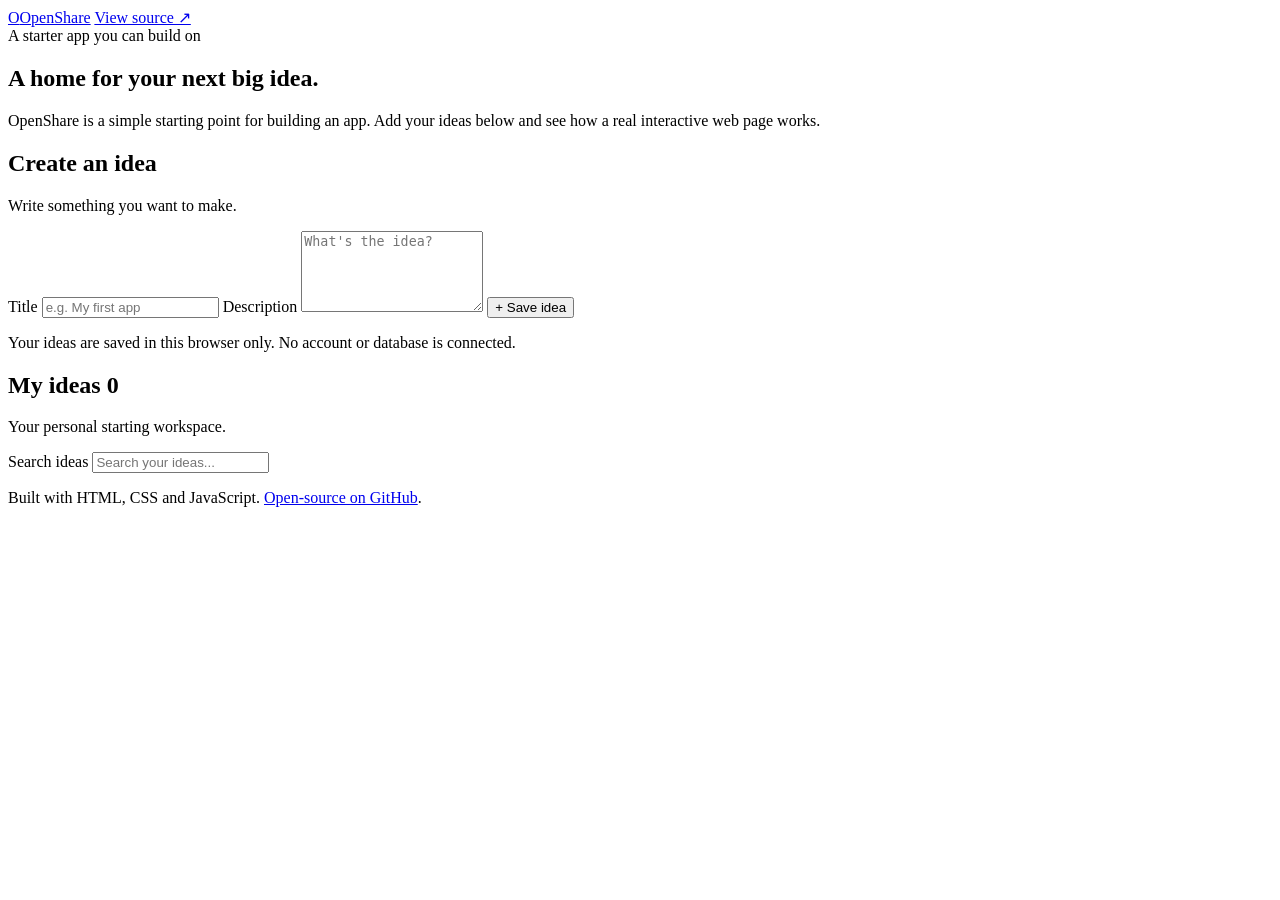
==== index.html @ 8475e33e "Initialize OpenShare app landing page" ====
<!doctype html>
<html lang="en">
<head>
  <meta charset="UTF-8" />
  <meta name="viewport" content="width=device-width, initial-scale=1" />
  <meta name="theme-color" content="#f7f9fc" />
  <meta name="description" content="OpenShare: a simple, open-source web app starter." />
  <title>OpenShare | Your ideas, organized</title>
  <link rel="stylesheet" href="./styles.css" />
  <script src="./app.js" defer></script>
</head>
<body>
  <div class="app-shell">
    <header class="site-header">
      <a class="brand" href="./" aria-label="OpenShare home"><span class="brand-mark">O</span><span>OpenShare</span></a>
      <a class="github-link" href="https://github.com/bibhatsukuiri/openshare" target="_blank" rel="noopener noreferrer">View source ↗</a>
    </header>

    <main>
      <section class="hero" aria-labelledby="welcome">
        <span class="eyebrow">A starter app you can build on</span>
        <h1 id="welcome">A home for your <span>next big idea.</span></h1>
        <p>OpenShare is a simple starting point for building an app. Add your ideas below and see how a real interactive web page works.</p>
      </section>

      <div class="layout">
        <section class="panel compose" aria-labelledby="create-heading">
          <h2 id="create-heading">Create an idea</h2>
          <p class="muted">Write something you want to make.</p>
          <form id="idea-form">
            <label for="idea-title">Title</label>
            <input id="idea-title" name="title" type="text" maxlength="80" placeholder="e.g. My first app" required />
            <label for="idea-description">Description</label>
            <textarea id="idea-description" name="description" rows="5" maxlength="500" placeholder="What's the idea?"></textarea>
            <button type="submit" class="primary-button">+ Save idea</button>
          </form>
          <p class="storage-note">Your ideas are saved in this browser only. No account or database is connected.</p>
        </section>

        <section class="panel ideas" aria-labelledby="ideas-heading">
          <div class="section-top">
            <div><h2 id="ideas-heading">My ideas <span id="idea-count" class="count">0</span></h2><p class="muted">Your personal starting workspace.</p></div>
          </div>
          <label class="sr-only" for="search">Search ideas</label>
          <input id="search" type="search" placeholder="Search your ideas..." autocomplete="off" />
          <div id="idea-list" class="idea-list" aria-live="polite"></div>
          <div id="empty-state" class="empty-state" hidden>
            <span class="empty-icon" aria-hidden="true">✦</span>
            <h3>Nothing here yet</h3>
            <p>Add your first idea using the form. It will appear here.</p>
          </div>
          <p id="status" class="sr-only" role="status" aria-live="polite"></p>
        </section>
      </div>
    </main>
    <footer>Built with HTML, CSS and JavaScript. <a href="https://github.com/bibhatsukuiri/openshare">Open-source on GitHub</a>.</footer>
  </div>
</body>
</html>
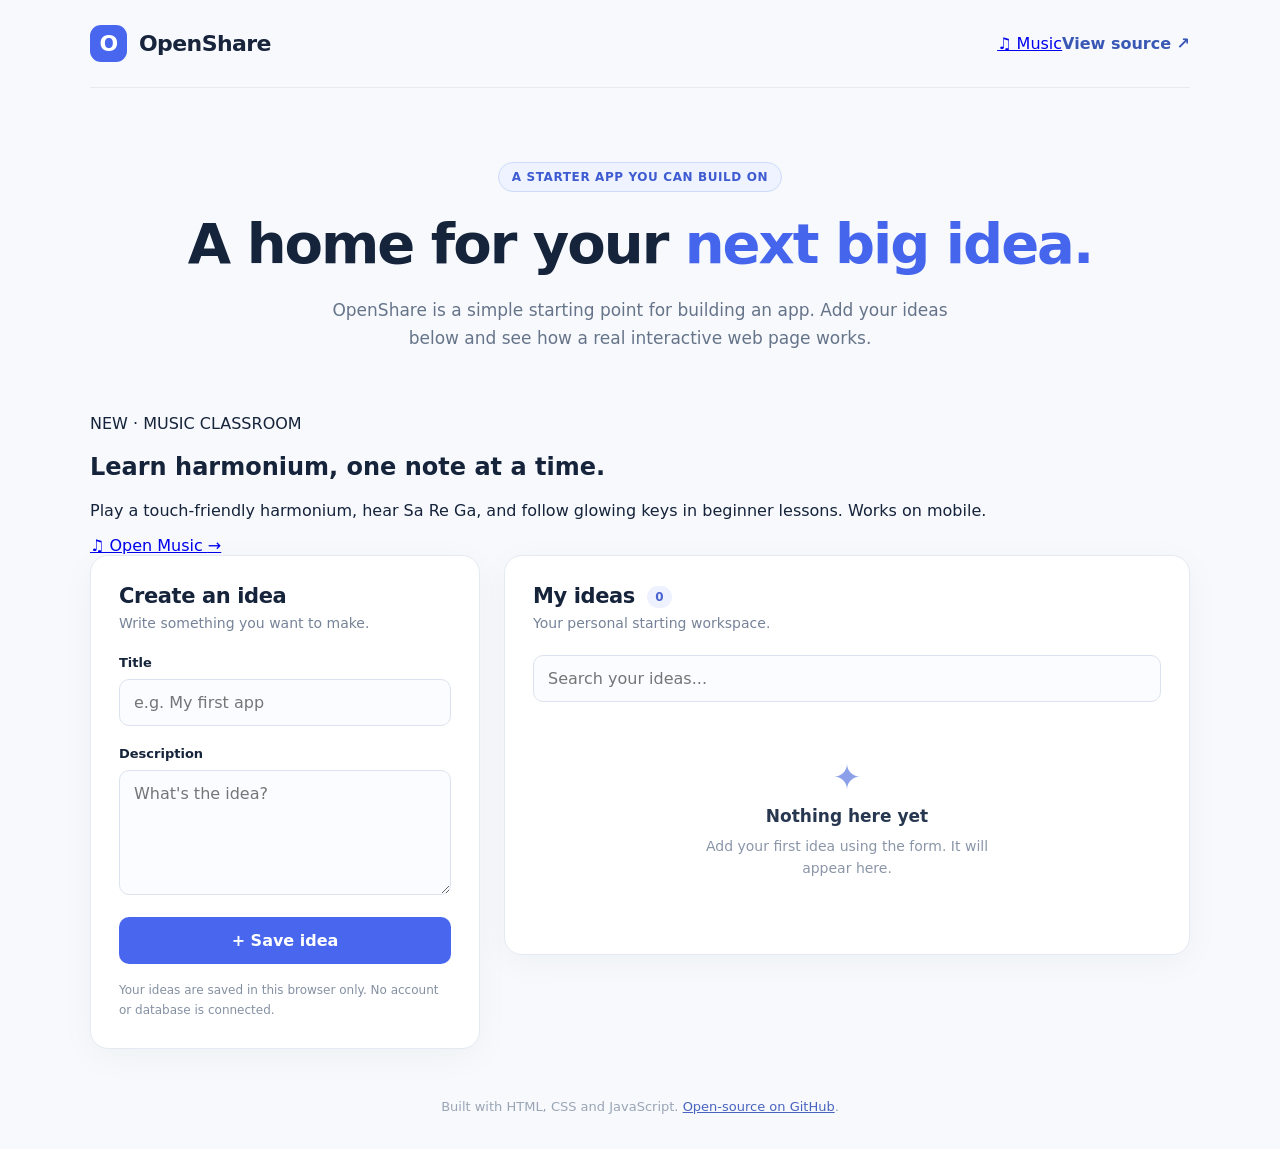
==== commit cc0d1156: "Add Music navigation and harmonium classroom to OpenShare home" ====
--- a/index.html
+++ b/index.html
@@ -13,7 +13,7 @@
   <div class="app-shell">
     <header class="site-header">
       <a class="brand" href="./" aria-label="OpenShare home"><span class="brand-mark">O</span><span>OpenShare</span></a>
-      <a class="github-link" href="https://github.com/bibhatsukuiri/openshare" target="_blank" rel="noopener noreferrer">View source ↗</a>
+      <nav class="header-actions" aria-label="Explore OpenShare"><a class="music-nav-link" href="./music.html">♫ Music</a><a class="github-link" href="https://github.com/bibhatsukuiri/openshare" target="_blank" rel="noopener noreferrer">View source ↗</a></nav>
     </header>
 
     <main>
@@ -21,6 +21,15 @@
         <span class="eyebrow">A starter app you can build on</span>
         <h1 id="welcome">A home for your <span>next big idea.</span></h1>
         <p>OpenShare is a simple starting point for building an app. Add your ideas below and see how a real interactive web page works.</p>
+      </section>
+
+      <section class="music-feature" aria-labelledby="music-feature-title">
+        <div class="music-feature-copy">
+          <span class="music-feature-kicker">NEW · MUSIC CLASSROOM</span>
+          <h2 id="music-feature-title">Learn harmonium, one note at a time.</h2>
+          <p>Play a touch-friendly harmonium, hear Sa Re Ga, and follow glowing keys in beginner lessons. Works on mobile.</p>
+        </div>
+        <a class="music-feature-button" href="./music.html">♫ Open Music <span aria-hidden="true">→</span></a>
       </section>
 
       <div class="layout">
--- a/styles.css
+++ b/styles.css
@@ -0,0 +1 @@
+:root{font-family:Inter,ui-sans-serif,system-ui,-apple-system,"Segoe UI",Arial,sans-serif;color:#15233b;background:#f7f9fc;font-synthesis:none}*{box-sizing:border-box}body{margin:0;min-height:100vh}.app-shell{max-width:1160px;padding:0 30px;margin:0 auto}.site-header{height:88px;display:flex;align-items:center;justify-content:space-between;border-bottom:1px solid #e6ebf2}.brand{display:flex;align-items:center;gap:12px;font-size:22px;font-weight:800;color:#17243c;text-decoration:none;letter-spacing:-.6px}.brand-mark{display:grid;place-items:center;width:37px;height:37px;border-radius:11px;background:#4867ee;color:#fff;font-weight:800}.github-link{font-weight:600;color:#3957b4;text-decoration:none}.github-link:hover,a:hover{text-decoration:underline}.hero{text-align:center;padding:74px 15px 62px}.eyebrow{display:inline-block;padding:7px 13px;border:1px solid #cddafa;border-radius:50px;background:#eef3ff;color:#3f5bd1;font-size:12px;font-weight:800;letter-spacing:.05em;text-transform:uppercase}.hero h1{font-size:clamp(32px,5vw,56px);line-height:1.14;letter-spacing:-2px;margin:20px 0}.hero h1 span{color:#4665ed}.hero p{font-size:17px;line-height:1.65;color:#66748a;max-width:650px;margin:auto}.layout{display:grid;grid-template-columns:minmax(280px,390px) minmax(0,1fr);gap:24px;align-items:start}.panel{background:#fff;border:1px solid #e5eaf2;border-radius:18px;box-shadow:0 8px 35px #1a2d500a;padding:28px}.panel h2{margin:0;font-size:21px;letter-spacing:-.4px}.muted{font-size:14px;color:#768398;margin:7px 0 24px}.compose form{display:flex;flex-direction:column}.compose label{font-size:13px;font-weight:700;margin:0 0 9px}.compose input,.compose textarea,.ideas input{width:100%;font:inherit;border:1px solid #dce3ee;background:#fbfcff;border-radius:10px;padding:13px 14px;outline:0;transition:border-color .2s,box-shadow .2s}.compose input:focus,.compose textarea:focus,.ideas input:focus{border-color:#5870ed;box-shadow:0 0 0 3px #e7ebff}.compose input{margin-bottom:20px}.compose textarea{resize:vertical;min-height:125px}.primary-button{margin-top:22px;background:#4867ee;color:white;border:0;border-radius:10px;padding:14px;cursor:pointer;font:inherit;font-weight:750}.primary-button:hover{background:#3855ce}.primary-button:focus-visible,.remove-button:focus-visible{outline:3px solid #a5b6ff;outline-offset:2px}.storage-note{font-size:12px;line-height:1.65;color:#8490a2;margin:17px 0 0}.section-top{display:flex;justify-content:space-between}.count{display:inline-grid;place-items:center;background:#eef2ff;color:#4a64cf;border-radius:50px;font-size:12px;min-width:25px;padding:4px 8px;vertical-align:middle;margin-left:5px}.ideas input{margin:0 0 20px}.idea-list{display:grid;gap:12px}.idea-card{border:1px solid #e7ecf4;border-radius:12px;padding:19px;background:#fff}.idea-card-header{display:flex;align-items:flex-start;justify-content:space-between;gap:16px}.idea-card h3{margin:0;font-size:16px;overflow-wrap:anywhere}.idea-card p{color:#65748a;font-size:14px;line-height:1.6;white-space:pre-wrap;overflow-wrap:anywhere;margin:10px 0 0}.idea-meta{font-size:12px!important;color:#99a4b4!important}.remove-button{color:#cc4c56;border:1px solid #f5cfd1;border-radius:8px;background:#fff5f5;font-size:12px;cursor:pointer;padding:7px 10px;white-space:nowrap}.remove-button:hover{background:#ffe9e9}.empty-state{text-align:center;padding:35px 15px 46px;color:#8a96a8}.empty-state[hidden]{display:none}.empty-icon{font-size:34px;color:#8ba0e8}.empty-state h3{font-size:17px;color:#273750;margin:9px 0}.empty-state p{font-size:14px;max-width:300px;line-height:1.6;margin:auto}footer{text-align:center;color:#9aa5b5;font-size:13px;padding:50px 0 35px}footer a{color:#4964c0}.sr-only{position:absolute;width:1px;height:1px;padding:0;margin:-1px;overflow:hidden;clip:rect(0,0,0,0);white-space:nowrap;border:0}@media(max-width:760px){.app-shell{padding:0 18px}.site-header{height:72px}.hero{padding:52px 0 45px}.hero h1{letter-spacing:-1.2px}.layout{grid-template-columns:1fr}.panel{padding:22px}footer{padding-top:36px}}
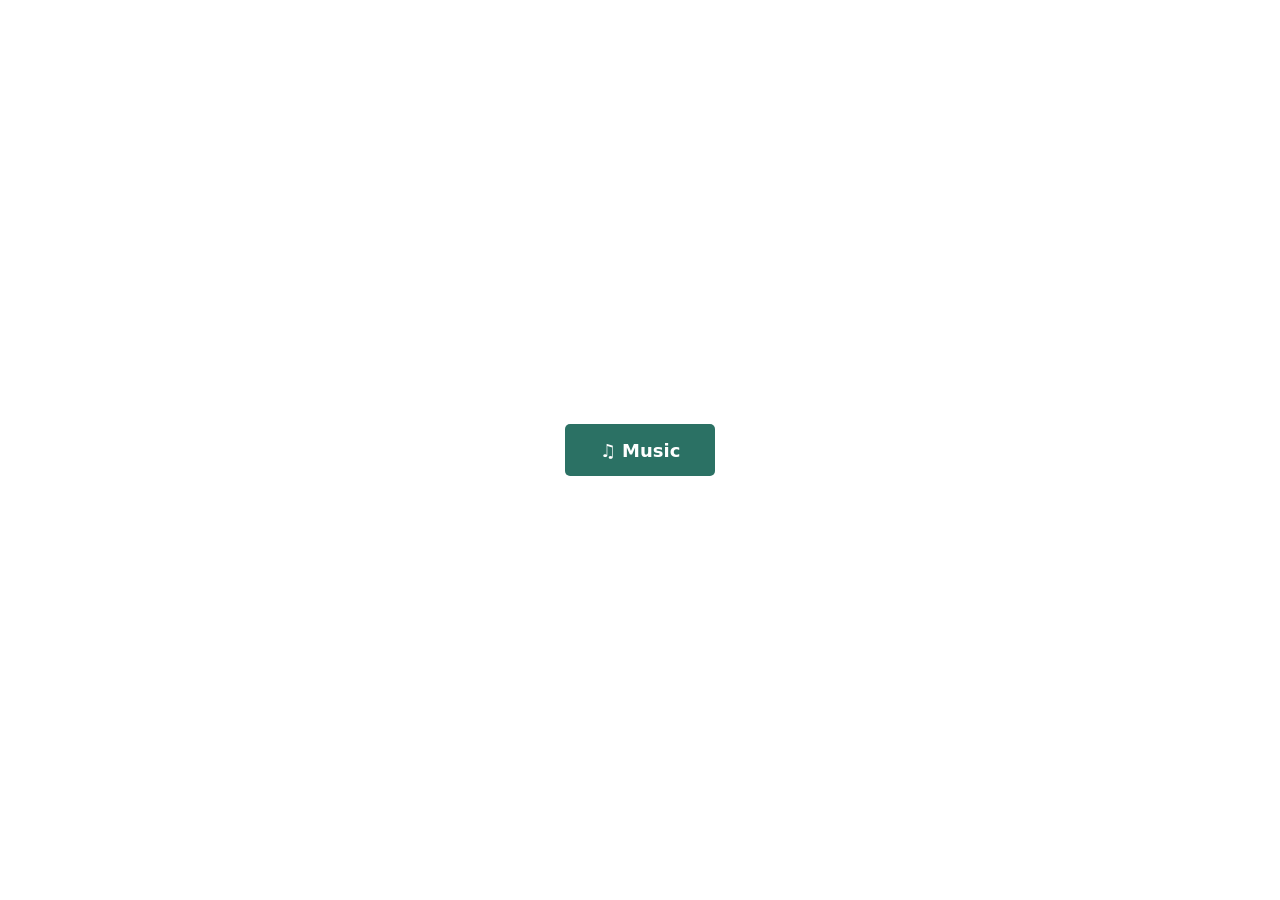
==== commit 3eecc85f: "Simplify home page to a single centered Music link" ====
--- a/index.html
+++ b/index.html
@@ -1,68 +1,43 @@
 <!doctype html>
 <html lang="en">
 <head>
-  <meta charset="UTF-8" />
-  <meta name="viewport" content="width=device-width, initial-scale=1" />
-  <meta name="theme-color" content="#f7f9fc" />
-  <meta name="description" content="OpenShare: a simple, open-source web app starter." />
-  <title>OpenShare | Your ideas, organized</title>
-  <link rel="stylesheet" href="./styles.css" />
-  <script src="./app.js" defer></script>
+  <meta charset="utf-8">
+  <meta name="viewport" content="width=device-width, initial-scale=1">
+  <meta name="theme-color" content="#ffffff">
+  <meta name="description" content="Open the Harmonium Music Classroom.">
+  <title>Music</title>
+  <style>
+    * { box-sizing: border-box; }
+    body {
+      min-height: 100vh;
+      min-height: 100dvh;
+      margin: 0;
+      display: grid;
+      place-items: center;
+      background: #ffffff;
+      font-family: system-ui, -apple-system, "Segoe UI", sans-serif;
+    }
+    a {
+      display: inline-flex;
+      align-items: center;
+      justify-content: center;
+      min-height: 52px;
+      min-width: 150px;
+      padding: 14px 28px;
+      border-radius: 5px;
+      background: #2b7164;
+      color: white;
+      text-decoration: none;
+      font-size: 18px;
+      font-weight: 650;
+    }
+    a:hover { background: #205e53; }
+    a:focus-visible { outline: 3px solid #86bcb0; outline-offset: 4px; }
+  </style>
 </head>
 <body>
-  <div class="app-shell">
-    <header class="site-header">
-      <a class="brand" href="./" aria-label="OpenShare home"><span class="brand-mark">O</span><span>OpenShare</span></a>
-      <nav class="header-actions" aria-label="Explore OpenShare"><a class="music-nav-link" href="./music.html">♫ Music</a><a class="github-link" href="https://github.com/bibhatsukuiri/openshare" target="_blank" rel="noopener noreferrer">View source ↗</a></nav>
-    </header>
-
-    <main>
-      <section class="hero" aria-labelledby="welcome">
-        <span class="eyebrow">A starter app you can build on</span>
-        <h1 id="welcome">A home for your <span>next big idea.</span></h1>
-        <p>OpenShare is a simple starting point for building an app. Add your ideas below and see how a real interactive web page works.</p>
-      </section>
-
-      <section class="music-feature" aria-labelledby="music-feature-title">
-        <div class="music-feature-copy">
-          <span class="music-feature-kicker">NEW · MUSIC CLASSROOM</span>
-          <h2 id="music-feature-title">Learn harmonium, one note at a time.</h2>
-          <p>Play a touch-friendly harmonium, hear Sa Re Ga, and follow glowing keys in beginner lessons. Works on mobile.</p>
-        </div>
-        <a class="music-feature-button" href="./music.html">♫ Open Music <span aria-hidden="true">→</span></a>
-      </section>
-
-      <div class="layout">
-        <section class="panel compose" aria-labelledby="create-heading">
-          <h2 id="create-heading">Create an idea</h2>
-          <p class="muted">Write something you want to make.</p>
-          <form id="idea-form">
-            <label for="idea-title">Title</label>
-            <input id="idea-title" name="title" type="text" maxlength="80" placeholder="e.g. My first app" required />
-            <label for="idea-description">Description</label>
-            <textarea id="idea-description" name="description" rows="5" maxlength="500" placeholder="What's the idea?"></textarea>
-            <button type="submit" class="primary-button">+ Save idea</button>
-          </form>
-          <p class="storage-note">Your ideas are saved in this browser only. No account or database is connected.</p>
-        </section>
-
-        <section class="panel ideas" aria-labelledby="ideas-heading">
-          <div class="section-top">
-            <div><h2 id="ideas-heading">My ideas <span id="idea-count" class="count">0</span></h2><p class="muted">Your personal starting workspace.</p></div>
-          </div>
-          <label class="sr-only" for="search">Search ideas</label>
-          <input id="search" type="search" placeholder="Search your ideas..." autocomplete="off" />
-          <div id="idea-list" class="idea-list" aria-live="polite"></div>
-          <div id="empty-state" class="empty-state" hidden>
-            <span class="empty-icon" aria-hidden="true">✦</span>
-            <h3>Nothing here yet</h3>
-            <p>Add your first idea using the form. It will appear here.</p>
-          </div>
-          <p id="status" class="sr-only" role="status" aria-live="polite"></p>
-        </section>
-      </div>
-    </main>
-    <footer>Built with HTML, CSS and JavaScript. <a href="https://github.com/bibhatsukuiri/openshare">Open-source on GitHub</a>.</footer>
-  </div>
+  <main>
+    <a href="./music.html" aria-label="Open Harmonium Music Classroom">♫ Music</a>
+  </main>
 </body>
 </html>
